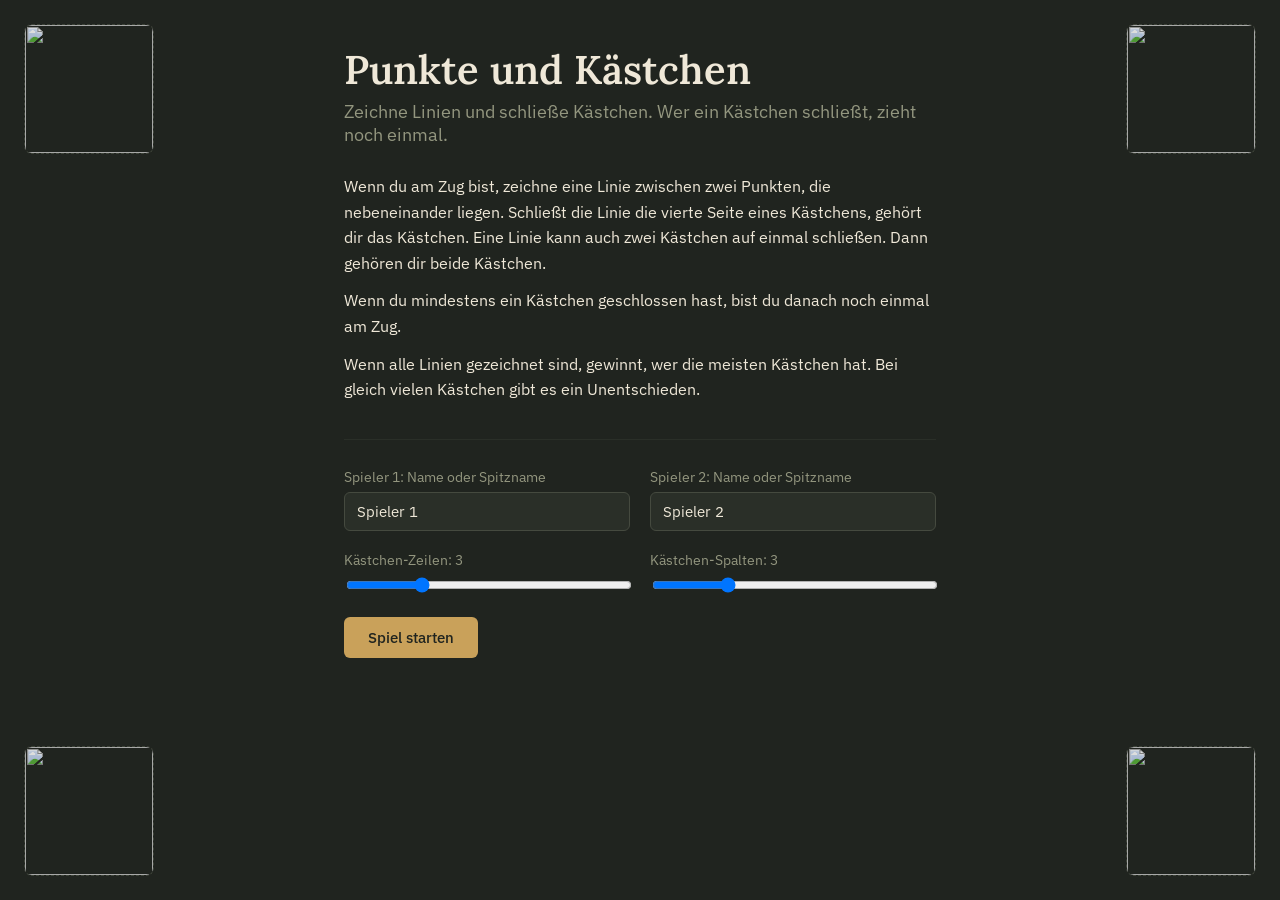
==== games/dots-and-boxes/index.html @ 6634f560 "init" ====
<!DOCTYPE html>
<html lang="de">
<head>
<meta charset="UTF-8" />
<meta name="viewport" content="width=device-width, initial-scale=1.0" />
<title>Punkte und Kästchen</title>
<link rel="preconnect" href="https://fonts.googleapis.com">
<link rel="preconnect" href="https://fonts.gstatic.com" crossorigin>
<link href="https://fonts.googleapis.com/css2?family=Lora:wght@500;600&family=IBM+Plex+Sans:wght@400;500;600&display=swap" rel="stylesheet">
<link rel="stylesheet" href="../../shared/css/theme.css" />
<link rel="stylesheet" href="../../shared/css/base.css" />
<link rel="stylesheet" href="style.css" />
</head>
<body>

<div class="corner corner-top-left"><img class="corner-image" data-asset="corner-top-left" alt="" /></div>
<div class="corner corner-top-right"><img class="corner-image" data-asset="corner-top-right" alt="" /></div>
<div class="corner corner-bottom-left"><img class="corner-image" data-asset="corner-bottom-left" alt="" /></div>
<div class="corner corner-bottom-right"><img class="corner-image" data-asset="corner-bottom-right" alt="" /></div>

<main class="wrap">

  <section id="view-setup" class="view">
    <h1 class="title">Punkte und Kästchen</h1>
    <p class="tagline">Zeichne Linien und schließe Kästchen. Wer ein Kästchen schließt, zieht noch einmal.</p>

    <div class="rules">
      <p>Wenn du am Zug bist, zeichne eine Linie zwischen zwei Punkten, die nebeneinander liegen. Schließt die Linie die vierte Seite eines Kästchens, gehört dir das Kästchen. Eine Linie kann auch zwei Kästchen auf einmal schließen. Dann gehören dir beide Kästchen.</p>
      <p>Wenn du mindestens ein Kästchen geschlossen hast, bist du danach noch einmal am Zug.</p>
      <p>Wenn alle Linien gezeichnet sind, gewinnt, wer die meisten Kästchen hat. Bei gleich vielen Kästchen gibt es ein Unentschieden.</p>
    </div>

    <form id="setup-form" class="setup-form">
      <div class="field-row">
        <div class="field">
          <label for="player1-name">Spieler 1: Name oder Spitzname</label>
          <input type="text" id="player1-name" maxlength="20" autocomplete="off" />
        </div>
        <div class="field">
          <label for="player2-name">Spieler 2: Name oder Spitzname</label>
          <input type="text" id="player2-name" maxlength="20" autocomplete="off" />
        </div>
      </div>

      <div class="field-row">
        <div class="field">
          <label for="rows-input">Kästchen-Zeilen: <span id="rows-display">3</span></label>
          <input type="range" id="rows-input" min="2" max="6" value="3" step="1" />
        </div>
        <div class="field">
          <label for="cols-input">Kästchen-Spalten: <span id="cols-display">3</span></label>
          <input type="range" id="cols-input" min="2" max="6" value="3" step="1" />
        </div>
      </div>

      <button type="submit" class="button-primary">Spiel starten</button>
    </form>
  </section>

  <section id="view-game" class="view hidden">
    <button id="back-button" class="button-secondary" type="button">&larr; Zurück</button>

    <div class="turn-row">
      <div id="turn-indicator-left" class="turn-slot"></div>
      <div id="turn-indicator-right" class="turn-slot"></div>
    </div>

    <div id="dab-board" class="dab-board"></div>
  </section>

</main>

<script src="js/config.js"></script>
<script src="../../shared/js/assets.js"></script>
<script src="js/game.js"></script>
<script src="js/render.js"></script>
<script src="js/main.js"></script>
</body>
</html>
---- shared/css/theme.css ----
:root {

  --ink: #20241f;            /* page background */
  --ink-raised: #2a2f28;     /* slightly-lighter surface on top of --ink */
  --chalk: #efe8d8;          /* primary text + linework — chalk white */
  --chalk-dim: #93967f;      /* secondary / muted text */
  --accent: #c9a15a;         /* interactive accent — buttons, focus, selection */
  --accent-strong: #ddb56c;  /* accent hover state */
  --player-one: #d97b4f;     /* player 1's line color */
  --player-two: #5b8fa3;     /* player 2's line color */
  --warning: #d97b4f;        /* invalid-move message text */

  --font-heading: "Lora", Georgia, "Times New Roman", serif;
  --font-body: "IBM Plex Sans", -apple-system, "Segoe UI", Roboto, sans-serif;

  /* ---- Board -------------------------------------------------------------*/
  --circle-guide-color: #454a3f;
  --circle-guide-width: 1.5px;
  --point-fill: var(--chalk);
  --point-stroke: var(--ink);
  --point-stroke-width: 2px;
  --point-selected-fill: var(--accent);
  --point-label-color: var(--chalk-dim);
  --point-label-font-size: 13px;
  --segment-width: 3px;

  /* ---- Corner images -------------------------------------------------- */
  --corner-size: 130px;
  --corner-margin: 24px;
  --corner-opacity: 0.85;

  /* ---- Buttons ------------------------------------------------------------*/
  --button-bg: var(--accent);
  --button-bg-hover: var(--accent-strong);
  --button-text: #20241f;
  --button-radius: 6px;
  --button-secondary-border: var(--chalk-dim);
}

@media (max-width: 680px) {
  :root {
    --corner-size: 64px;
    --corner-margin: 10px;
  }
}

@media (prefers-reduced-motion: reduce) {
  * { transition: none !important; animation: none !important; }
}
---- shared/css/base.css ----
* { box-sizing: border-box; }

html, body {
  margin: 0;
  min-height: 100%;
  background: var(--ink);
  font-family: var(--font-body);
  color: var(--chalk);
}

:focus-visible {
  outline: 2px solid var(--accent);
  outline-offset: 2px;
}

.corner {
  position: fixed;
  width: var(--corner-size);
  height: var(--corner-size);
  margin: var(--corner-margin);
  opacity: var(--corner-opacity);
  pointer-events: none;
  z-index: 0;
}
.corner-top-left { top: 0; left: 0; }
.corner-top-right { top: 0; right: 0; }
.corner-bottom-left { bottom: 0; left: 0; }
.corner-bottom-right { bottom: 0; right: 0; }

.corner-image {
  width: 100%;
  height: 100%;
  object-fit: contain;
  display: block;
}
.corner-image.asset-missing {
  border: 1.5px dashed var(--circle-guide-color);
  border-radius: 8px;
}

.wrap {
  position: relative;
  z-index: 1;
  max-width: 640px;
  margin: 0 auto;
  padding: 48px 24px 64px;
}

.view.hidden { display: none; }


.title {
  font-family: var(--font-heading);
  font-weight: 600;
  font-size: 40px;
  line-height: 1.1;
  margin: 0 0 8px;
}

.tagline {
  font-size: 18px;
  color: var(--chalk-dim);
  margin: 0 0 28px;
}

.rules { max-width: 60ch; margin-bottom: 36px; }
.rules p { line-height: 1.6; margin: 0 0 12px; }

.setup-form {
  border-top: 1px solid var(--ink-raised);
  padding-top: 28px;
}

.field-row { display: flex; gap: 20px; flex-wrap: wrap; }
.field { flex: 1 1 200px; margin-bottom: 20px; }
.field label {
  display: block;
  margin-bottom: 6px;
  font-size: 14px;
  color: var(--chalk-dim);
}
.field input[type="text"],
.field select {
  width: 100%;
  background: var(--ink-raised);
  border: 1px solid var(--circle-guide-color);
  border-radius: var(--button-radius);
  color: var(--chalk);
  font-family: var(--font-body);
  font-size: 15px;
  padding: 9px 12px;
}
.field input[type="range"] { width: 100%; }

.button-primary, .button-secondary {
  font-family: var(--font-body);
  font-size: 15px;
  font-weight: 500;
  padding: 11px 24px;
  border-radius: var(--button-radius);
  cursor: pointer;
}
.button-primary { border: none; background: var(--button-bg); color: var(--button-text); }
.button-primary:hover { background: var(--button-bg-hover); }
.button-secondary { background: transparent; border: 1px solid var(--button-secondary-border); color: var(--chalk); }
.button-secondary:hover { border-color: var(--accent); color: var(--accent); }

#back-button { margin-bottom: 24px; }


.turn-row { display: flex; gap: 20px; flex-wrap: wrap; margin-bottom: 20px; }
.turn-slot { flex: 1 1 200px; font-size: 17px; font-weight: 500; min-height: 24px; }
.turn-slot:last-child { text-align: right; }
.turn-slot.player1 { color: var(--player-one); }
.turn-slot.player2 { color: var(--player-two); }
.turn-slot-winner { font-weight: 600; }
.turn-slot-loser { color: var(--chalk-dim); font-weight: 400; }

.message-banner {
  min-height: 20px;
  margin-top: 16px;
  text-align: center;
  color: var(--warning);
  font-size: 14px;
}

@media (max-width: 480px) {
  .title { font-size: 32px; }
}
---- games/dots-and-boxes/style.css ----
/* Game-specific rules only — shared layout/forms/turn-indicator/buttons
   live in shared/css/base.css. */

.dab-board {
  display: grid;
  justify-content: center;
  margin: 28px auto;
}

.dab-dot {
  width: 10px;
  height: 10px;
  border-radius: 50%;
  background: var(--chalk-dim);
  align-self: center;
  justify-self: center;
}

.dab-line {
  background: transparent;
  border: none;
  padding: 0;
  border-radius: 3px;
}
.dab-line-h { height: 8px; align-self: center; }
.dab-line-v { width: 8px; justify-self: center; }
.dab-line:not(.dab-line-drawn) { cursor: pointer; }
.dab-line:not(.dab-line-drawn):hover { background: var(--accent); opacity: 0.5; }
.dab-line-drawn { background: var(--chalk); }

.dab-box-owned.player1 { background: var(--player-one); opacity: 0.35; }
.dab-box-owned.player2 { background: var(--player-two); opacity: 0.35; }
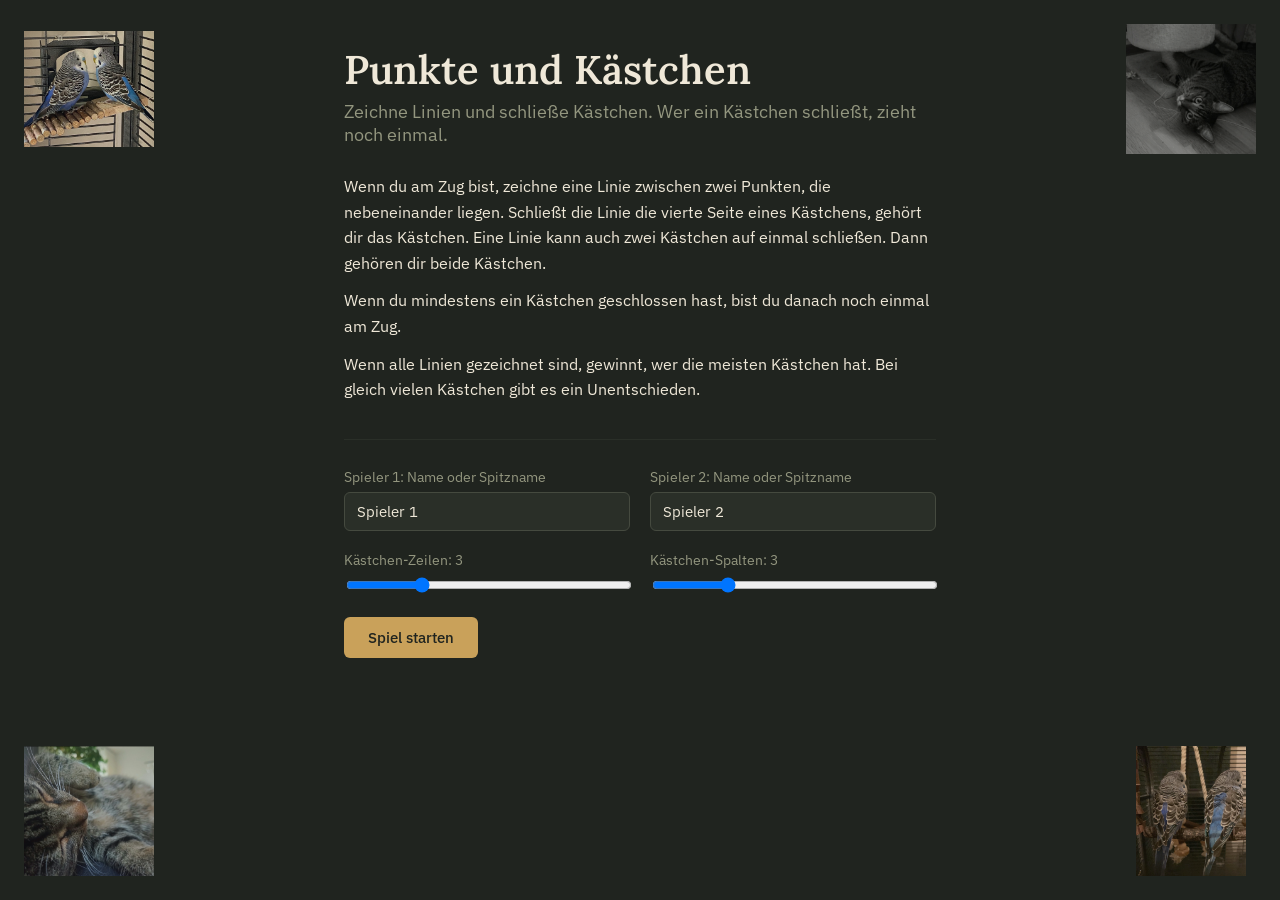
==== commit c0a2fee0: "dots_and_boxes and blackboard_difference updated" ====
--- a/games/dots-and-boxes/index.html
+++ b/games/dots-and-boxes/index.html
@@ -66,6 +66,8 @@
     </div>
 
     <div id="dab-board" class="dab-board"></div>
+
+    <div id="message-banner" class="message-banner" aria-live="polite"></div>
   </section>
 
 </main>
--- a/games/dots-and-boxes/style.css
+++ b/games/dots-and-boxes/style.css
@@ -22,8 +22,8 @@
   padding: 0;
   border-radius: 3px;
 }
-.dab-line-h { height: 8px; align-self: center; }
-.dab-line-v { width: 8px; justify-self: center; }
+.dab-line-h { height: 14px; align-self: center; }
+.dab-line-v { width: 14px; justify-self: center; }
 .dab-line:not(.dab-line-drawn) { cursor: pointer; }
 .dab-line:not(.dab-line-drawn):hover { background: var(--accent); opacity: 0.5; }
 .dab-line-drawn { background: var(--chalk); }
